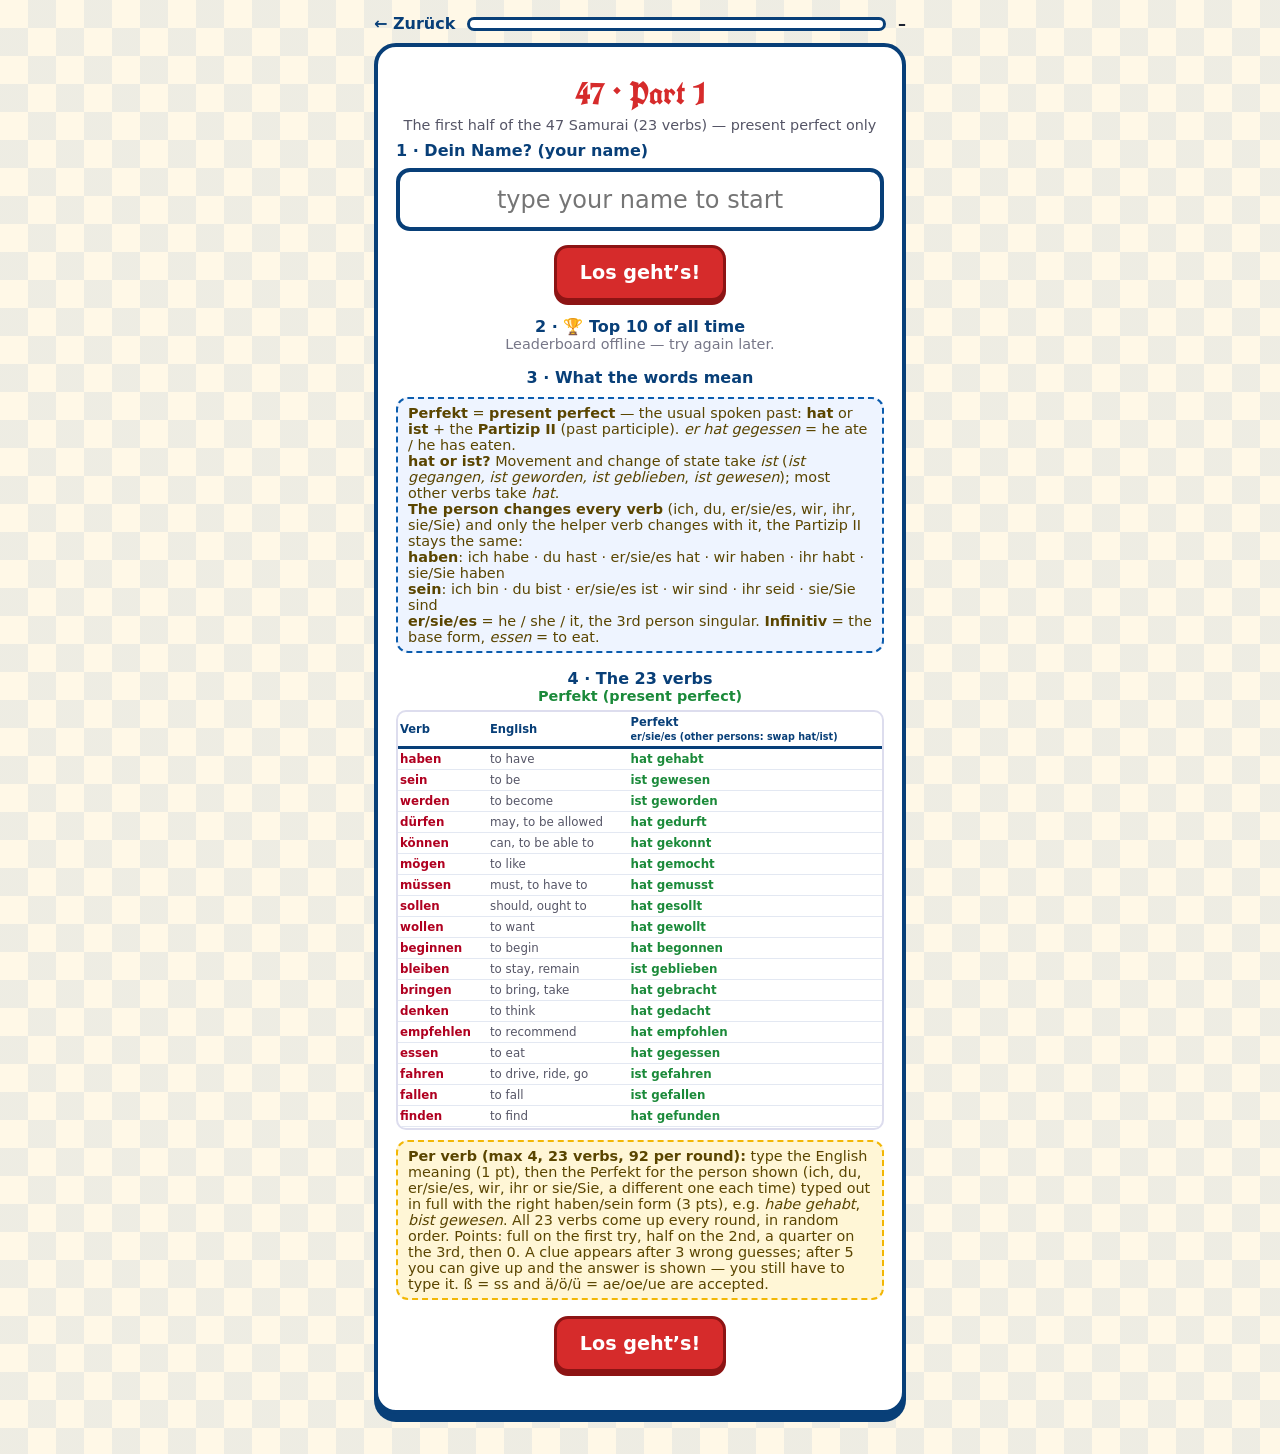
==== modules/47-part-1/index.html @ 8c08f703 "47 Part 1: expand Samurai Perfekt module to entries 1-24 (23 verbs), rename Co-Authored-By: Claude S" ====
<!doctype html>
<html lang="en"><head><meta charset="utf-8">
<meta name="viewport" content="width=device-width,initial-scale=1">
<title>47 · Part 1</title>
<link rel="icon" type="image/png" sizes="64x64" href="../../assets/favicon-64.png">
<link rel="shortcut icon" href="../../favicon.ico">
<link rel="apple-touch-icon" href="../../assets/apple-touch-icon.png">
<link rel="stylesheet" href="https://fonts.googleapis.com/css2?family=UnifrakturCook:wght@700&display=swap">
<link rel="stylesheet" href="../../style.css">
<style>
.wrap{max-width:560px;margin:0 auto;padding:14px 14px 40px}
.top{display:flex;justify-content:space-between;align-items:center;margin-bottom:10px}
.top a{color:var(--blue2);font-weight:700;text-decoration:none}
.bar{height:14px;background:#fff;border:3px solid var(--blue2);border-radius:99px;overflow:hidden;flex:1;margin:0 12px}
.bar i{display:block;height:100%;width:0;background:repeating-linear-gradient(45deg,var(--blue) 0 10px,#fff 10px 20px);transition:width .3s}
.card{background:#fff;border:4px solid var(--blue2);border-radius:22px;box-shadow:0 8px 0 var(--blue2);padding:22px 18px;text-align:center}
.noun{font-size:clamp(2.2rem,11vw,3.4rem);margin:.1em 0 .3em;font-weight:800;color:var(--blue2);word-break:break-word}
.gbtns{display:grid;grid-template-columns:repeat(3,1fr);gap:10px}
.g{font-size:1.6rem;padding:.7em 0;color:#fff;border-color:rgba(0,0,0,.35);box-shadow:0 5px 0 rgba(0,0,0,.35)}
.g.m{background:var(--m)}.g.f{background:var(--f)}.g.n{background:var(--n)}
.g.done{outline:5px solid var(--gold)}.g.dim{opacity:.35}
.shake{animation:sh .35s}
@keyframes sh{20%{transform:translateX(-8px)}40%{transform:translateX(8px)}60%{transform:translateX(-5px)}80%{transform:translateX(5px)}}
.pill{display:inline-block;border-radius:99px;padding:.25em .9em;font-weight:800;color:#fff;margin:0 2px;font-size:1.15rem}
.c0{background:#a67c52}.c1{background:#0f8a8a}.c2{background:#d6457a}
.head{display:flex;flex-wrap:wrap;justify-content:center;gap:6px;margin-bottom:4px}
.eng-big{font-size:clamp(1.6rem,7.5vw,2.2rem);font-weight:900;color:var(--blue2);margin:10px 0 2px;line-height:1.2}
.eng-big b{color:var(--red)}
.note{background:#fff6d6;border:2px dashed var(--gold);border-radius:12px;padding:6px 10px;margin:10px 0 0;font-size:.9rem;color:#5a4500}
.prompt{font-size:1.5rem;font-weight:800;margin:10px 0;line-height:1.5}
.prompt .blank{display:inline-block;min-width:4.5em;border-bottom:4px dashed var(--blue);color:var(--blue)}
input[type=text]{font:inherit;font-size:1.5rem;width:100%;padding:.55em;border:4px solid var(--blue2);border-radius:14px;text-align:center;margin:8px 0 12px}
.res{font-size:1.3rem;font-weight:800;margin:8px 0}
.ok{color:var(--green)}.bad{color:var(--red)}
.hidden{display:none}
.tip{font-size:.85rem;color:#667;margin:8px 0}
.small{font-size:.9rem;color:#556}
/* tables */
table.t{border-collapse:separate;border-spacing:3px;width:100%;margin:8px 0;font-size:.95rem}
table.t th,table.t td{padding:6px 4px;border-radius:8px;font-weight:800}
.t .h{color:#fff}.t .hm{background:var(--m)}.t .hf{background:var(--f)}.t .hn{background:var(--n)}
.t .rc{color:#fff;text-align:left;padding-left:8px}
.t td{background:#f1f5fb}
.t td.rc.gm{background:var(--m)}.t td.rc.gf{background:var(--f)}.t td.rc.gn{background:var(--n)}
.t td.rc.c0{background:#a67c52}.t td.rc.c1{background:#0f8a8a}.t td.rc.c2{background:#d6457a}
.t td.e b{color:var(--red)}
.t td small{display:block;font-weight:600;color:#556;font-size:.8rem}
.nm{margin:8px 0 14px}.nm label{font-weight:800;color:var(--blue2);display:block;text-align:left}
.lb{width:100%;border-collapse:collapse;font-size:.92rem;margin:6px 0}
.lb th{color:var(--blue2);text-align:left;padding:4px 6px;border-bottom:3px solid var(--blue2)}
.lb td{padding:5px 6px;border-bottom:1px solid #e3e8f2;text-align:left}
.lb tr.me td{background:#fff3c4;font-weight:900}
.lb .pc{font-weight:900;text-align:right}
.lbempty{color:#778;font-size:.9rem}.t td.e{color:var(--blue2)}
.t .wh{background:#fff;border:2px solid #dde;font-weight:700;text-align:left;padding-left:8px}
.intro h2{margin:.1em 0;color:var(--red)}
.intro .tl{text-align:left;font-weight:800;margin:14px 0 0;color:var(--blue2)}
/* results */
.ring{--p:0;width:170px;height:170px;border-radius:50%;margin:8px auto;display:grid;place-items:center;
 background:conic-gradient(var(--col,#d62b2b) calc(var(--p)*1%),#e8edf5 0)}
.ring div{width:132px;height:132px;border-radius:50%;background:#fff;display:grid;place-items:center;align-content:center}
.ring b{font-size:2.4rem;line-height:1}.ring span{font-size:.95rem;font-weight:800;color:#556}
.stats{display:grid;grid-template-columns:repeat(3,1fr);gap:8px;margin:14px 0}
.st{border-radius:14px;padding:8px 2px;color:#fff;font-weight:800}
.st b{display:block;font-size:1.8rem}.st span{font-size:.75rem}
.s1{background:var(--green)}.s2{background:#e09b00}.s3{background:var(--red)}
.cs{display:grid;grid-template-columns:repeat(3,1fr);gap:8px;margin:6px 0 12px}
.cs div{border-radius:14px;color:#fff;padding:8px 2px;font-weight:800}.cs b{display:block;font-size:1.3rem}.cs span{font-size:.75rem}
.rv{text-align:left;margin:10px 0}
.rv .row{border-left:8px solid;border-radius:10px;padding:6px 10px;margin:6px 0;background:#f7f9fc;font-size:.95rem}
.row.r1{border-color:var(--green)}.row.r2{border-color:#e09b00}.row.r3{border-color:var(--red)}
.row .pts{float:right;font-weight:900}
.row i{color:#778}
.sec{font-weight:900;color:var(--blue2);text-align:left;margin:16px 0 0}
.vb{font-size:clamp(2.3rem,12vw,3.6rem);font-weight:900;color:#b00020;margin:.1em 0 .2em}
.done-row{display:flex;justify-content:space-between;gap:8px;text-align:left;background:#eaf6ec;border-left:8px solid var(--green);border-radius:10px;padding:6px 10px;margin:6px 0;font-weight:700}
.done-row small{color:#556;font-weight:600;display:block}
.step-lab{font-weight:900;color:var(--blue2);text-align:left;margin-top:10px}
.cl{letter-spacing:.12em;font-family:monospace;font-size:1.3rem}
.vt{width:100%;border-collapse:collapse;font-size:.74rem;text-align:left}
.vt th{color:var(--blue2);border-bottom:3px solid var(--blue2);padding:3px 2px;font-size:.72rem}
.vt td{padding:3px 2px;border-bottom:1px solid #e3e8f2}
.vt .p1{color:#1565c0;font-weight:700}.vt .p2{color:#7b1fa2;font-weight:700}.vt .p3{color:#1b8a3a;font-weight:700}.vt .iv{color:#b00020;font-weight:800}.vt .en{color:#556}
.tw{max-height:420px;overflow:auto;border:2px solid #dde;border-radius:10px;margin:6px 0}
</style>
</head>
<body><div class="wrap">
 <div class="top"><a href="../../index.html">← Zurück</a><div class="bar"><i id="bar"></i></div><b id="count">–</b></div>

 <div id="s-intro" class="card intro">
  <h2 class="fraktur" style="font-size:2rem">47 · Part 1</h2>
  <div class="small">The first half of the 47 Samurai (23 verbs) — present perfect only</div>
  <div class="nm"><label for="name">1 · Dein Name? (your name)</label>
   <input type="text" id="name" maxlength="20" placeholder="type your name to start" autocomplete="off" style="margin-bottom:0"></div>
  <p style="margin:6px 0"><button class="btn primary go" style="font-size:1.2rem" disabled>Los geht’s!</button></p>
  <div class="sec" style="text-align:center">2 · 🏆 Top 10 of all time</div><div id="lb0"></div>
  <div class="sec" style="text-align:center">3 · What the words mean</div>
  <div class="note" style="text-align:left;background:#eef4ff;border-color:var(--blue)">
   <b>Perfekt</b> = <b>present perfect</b> — the usual spoken past: <b>hat</b> or <b>ist</b> + the <b>Partizip II</b> (past participle). <i>er hat gegessen</i> = he ate / he has eaten.<br>
   <b>hat or ist?</b> Movement and change of state take <i>ist</i> (<i>ist gegangen, ist geworden, ist geblieben</i>, <i>ist gewesen</i>); most other verbs take <i>hat</i>.<br>
   <b>The person changes every verb</b> (ich, du, er/sie/es, wir, ihr, sie/Sie) and only the helper verb changes with it, the Partizip II stays the same:<br>
   <b>haben</b>: ich habe · du hast · er/sie/es hat · wir haben · ihr habt · sie/Sie haben<br>
   <b>sein</b>: ich bin · du bist · er/sie/es ist · wir sind · ihr seid · sie/Sie sind<br>
   <b>er/sie/es</b> = he / she / it, the 3rd person singular. <b>Infinitiv</b> = the base form, <i>essen</i> = to eat.</div>
  <div class="sec" style="text-align:center">4 · The 23 verbs</div>
  <div class="small"><span style="color:#1b8a3a;font-weight:800">Perfekt (present perfect)</span></div>
  <div class="tw"><table class="vt" id="vt"></table></div>
  <div class="note" style="text-align:left"><b>Per verb (max 4, 23 verbs, 92 per round):</b> type the English meaning (1 pt), then the Perfekt for the person shown (ich, du, er/sie/es, wir, ihr or sie/Sie, a different one each time) typed out in full with the right haben/sein form (3 pts), e.g. <i>habe gehabt</i>, <i>bist gewesen</i>. All 23 verbs come up every round, in random order. Points: full on the first try, half on the 2nd, a quarter on the 3rd, then 0. A clue appears after 3 wrong guesses; after 5 you can give up and the answer is shown — you still have to type it. ß = ss and ä/ö/ü = ae/oe/ue are accepted.</div>
  <p><button class="btn primary go" style="font-size:1.2rem" disabled>Los geht’s!</button></p>
 </div>

 <div id="s-verb" class="card hidden">
  <div class="small">Verb <span id="vn"></span> — type everything out</div>
  <div class="vb" id="inf"></div>
  <div id="doneRows"></div>
  <div id="active">
   <div class="step-lab" id="slab"></div>
   <form id="form" autocomplete="off">
    <input type="text" id="ans" autocapitalize="off" autocorrect="off" spellcheck="false">
    <button class="btn primary" id="check" type="submit">Prüfen</button>
   </form>
   <div id="fb" class="res"></div>
  </div>
  <button class="btn primary hidden" id="next">Weiter →</button>
 </div>

 <div id="s-done" class="card hidden">
  <div class="small">Geschafft!</div>
  <div class="ring" id="ring"><div><b id="pct"></b><span id="frac"></span></div></div>
  <p class="res" id="verdict"></p>
  <p class="small" id="best"></p>
  <div class="stats" style="grid-template-columns:repeat(2,1fr)">
   <div class="st" style="background:#555"><b id="n0">0</b><span id="m0">English</span></div>
   <div class="st" style="background:#1b8a3a"><b id="n1">0</b><span id="m1">Perfekt</span></div>
  </div>
  <div class="sec">Every verb</div>
  <div class="rv" id="review"></div>
  <div class="sec">🏆 Top 10 of all time</div><div id="lb1"></div>
  <button class="btn primary" id="again">Nochmal!</button>
  <a class="btn" href="../../index.html">Zur Hütte</a>
 </div>
</div>
<script src="../../config.js"></script><script src="verbs.js"></script><script src="logic.js"></script><script src="drill.js"></script>
</body></html>
---- style.css ----
:root{--blue:#0b5cad;--blue2:#083f78;--sky:#bfe3ff;--cream:#fff8e7;--red:#d62b2b;--gold:#f2b705;--green:#2e7d32;--ink:#1d2433;
--m:#2f6fd6;--f:#d9363e;--n:#2e9e4f;}
*{box-sizing:border-box}
body{margin:0;font-family:"Trebuchet MS","Segoe UI",system-ui,sans-serif;color:var(--ink);background:var(--cream);
 background-image:linear-gradient(45deg,rgba(11,92,173,.07) 25%,transparent 25%,transparent 75%,rgba(11,92,173,.07) 75%),
 linear-gradient(45deg,rgba(11,92,173,.07) 25%,transparent 25%,transparent 75%,rgba(11,92,173,.07) 75%);
 background-size:56px 56px;background-position:0 0,28px 28px}
.fraktur{font-family:"UnifrakturCook","Old English Text MT","Luminari",Georgia,serif;font-weight:700}
.btn{font:inherit;font-weight:700;border:3px solid var(--blue2);background:#fff;color:var(--blue2);border-radius:14px;padding:.7em 1.2em;
 cursor:pointer;box-shadow:0 4px 0 var(--blue2);text-decoration:none;display:inline-block}
.btn:active{transform:translateY(3px);box-shadow:0 1px 0 var(--blue2)}
.btn.primary{background:var(--red);border-color:#8d1414;color:#fff;box-shadow:0 4px 0 #8d1414}
.btn.primary:active{box-shadow:0 1px 0 #8d1414}
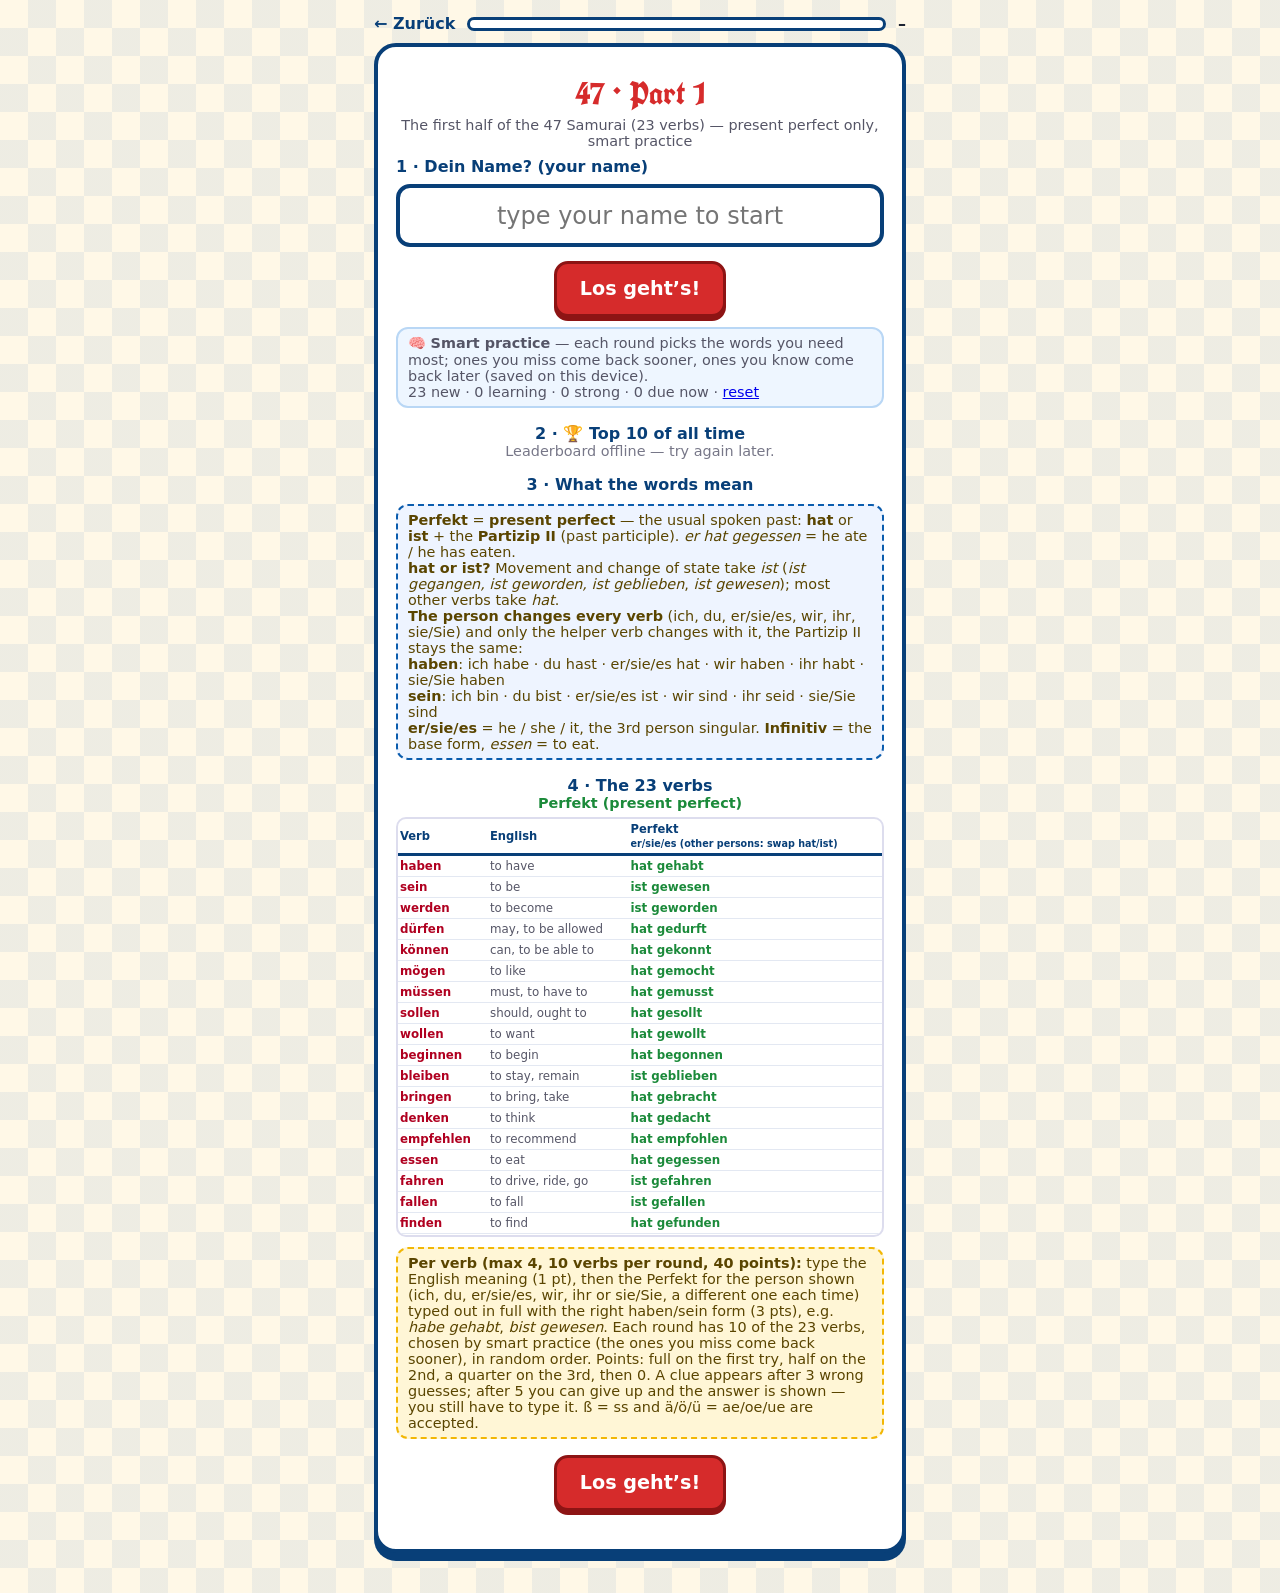
==== commit 5ef63982: "Spaced repetition across modules: rounds pick the words you need most (Leitner boxes, saved per devi" ====
--- a/modules/47-part-1/index.html
+++ b/modules/47-part-1/index.html
@@ -89,10 +89,11 @@
 
  <div id="s-intro" class="card intro">
   <h2 class="fraktur" style="font-size:2rem">47 · Part 1</h2>
-  <div class="small">The first half of the 47 Samurai (23 verbs) — present perfect only</div>
+  <div class="small">The first half of the 47 Samurai (23 verbs) — present perfect only, smart practice</div>
   <div class="nm"><label for="name">1 · Dein Name? (your name)</label>
    <input type="text" id="name" maxlength="20" placeholder="type your name to start" autocomplete="off" style="margin-bottom:0"></div>
   <p style="margin:6px 0"><button class="btn primary go" style="font-size:1.2rem" disabled>Los geht’s!</button></p>
+  <div class="small" id="srsline" style="background:#eef6ff;border:2px solid #b9d7f5;border-radius:12px;padding:6px 10px;margin:10px 0;text-align:left"></div>
   <div class="sec" style="text-align:center">2 · 🏆 Top 10 of all time</div><div id="lb0"></div>
   <div class="sec" style="text-align:center">3 · What the words mean</div>
   <div class="note" style="text-align:left;background:#eef4ff;border-color:var(--blue)">
@@ -105,7 +106,7 @@
   <div class="sec" style="text-align:center">4 · The 23 verbs</div>
   <div class="small"><span style="color:#1b8a3a;font-weight:800">Perfekt (present perfect)</span></div>
   <div class="tw"><table class="vt" id="vt"></table></div>
-  <div class="note" style="text-align:left"><b>Per verb (max 4, 23 verbs, 92 per round):</b> type the English meaning (1 pt), then the Perfekt for the person shown (ich, du, er/sie/es, wir, ihr or sie/Sie, a different one each time) typed out in full with the right haben/sein form (3 pts), e.g. <i>habe gehabt</i>, <i>bist gewesen</i>. All 23 verbs come up every round, in random order. Points: full on the first try, half on the 2nd, a quarter on the 3rd, then 0. A clue appears after 3 wrong guesses; after 5 you can give up and the answer is shown — you still have to type it. ß = ss and ä/ö/ü = ae/oe/ue are accepted.</div>
+  <div class="note" style="text-align:left"><b>Per verb (max 4, 10 verbs per round, 40 points):</b> type the English meaning (1 pt), then the Perfekt for the person shown (ich, du, er/sie/es, wir, ihr or sie/Sie, a different one each time) typed out in full with the right haben/sein form (3 pts), e.g. <i>habe gehabt</i>, <i>bist gewesen</i>. Each round has 10 of the 23 verbs, chosen by smart practice (the ones you miss come back sooner), in random order. Points: full on the first try, half on the 2nd, a quarter on the 3rd, then 0. A clue appears after 3 wrong guesses; after 5 you can give up and the answer is shown — you still have to type it. ß = ss and ä/ö/ü = ae/oe/ue are accepted.</div>
   <p><button class="btn primary go" style="font-size:1.2rem" disabled>Los geht’s!</button></p>
  </div>
 
@@ -140,5 +141,5 @@
   <a class="btn" href="../../index.html">Zur Hütte</a>
  </div>
 </div>
-<script src="../../config.js"></script><script src="verbs.js"></script><script src="logic.js"></script><script src="drill.js"></script>
+<script src="../../config.js"></script><script src="../../srs.js"></script><script src="verbs.js"></script><script src="logic.js"></script><script src="drill.js"></script>
 </body></html>
